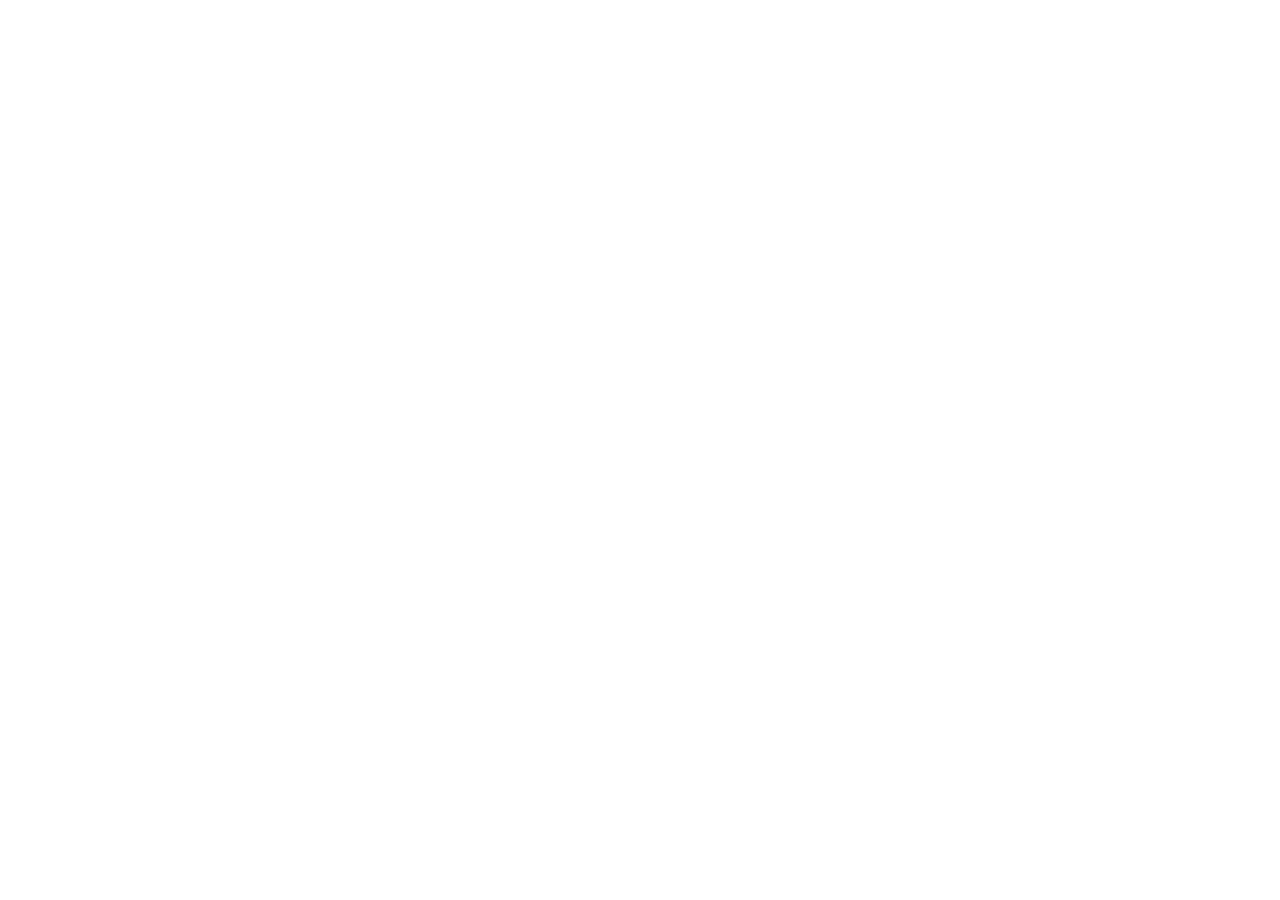
==== index.html @ 801c4dd1 "first commit de projet" ====
<!DOCTYPE html>
<html lang="en">
    <head>
        <meta charset="UTF-8">
        <meta name="viewport" content="width=device-width, initial-scale=1.0">
        <link rel="stylesheet" href="css/style.css">
        <title>PlombExpress:</title>
    </head>
    <body>
        <header>

        </header>
        <main>

        </main>
        <footer>

        </footer>  
    </body>
</html>
---- css/style.css ----
*{
    margin: 0px;
}
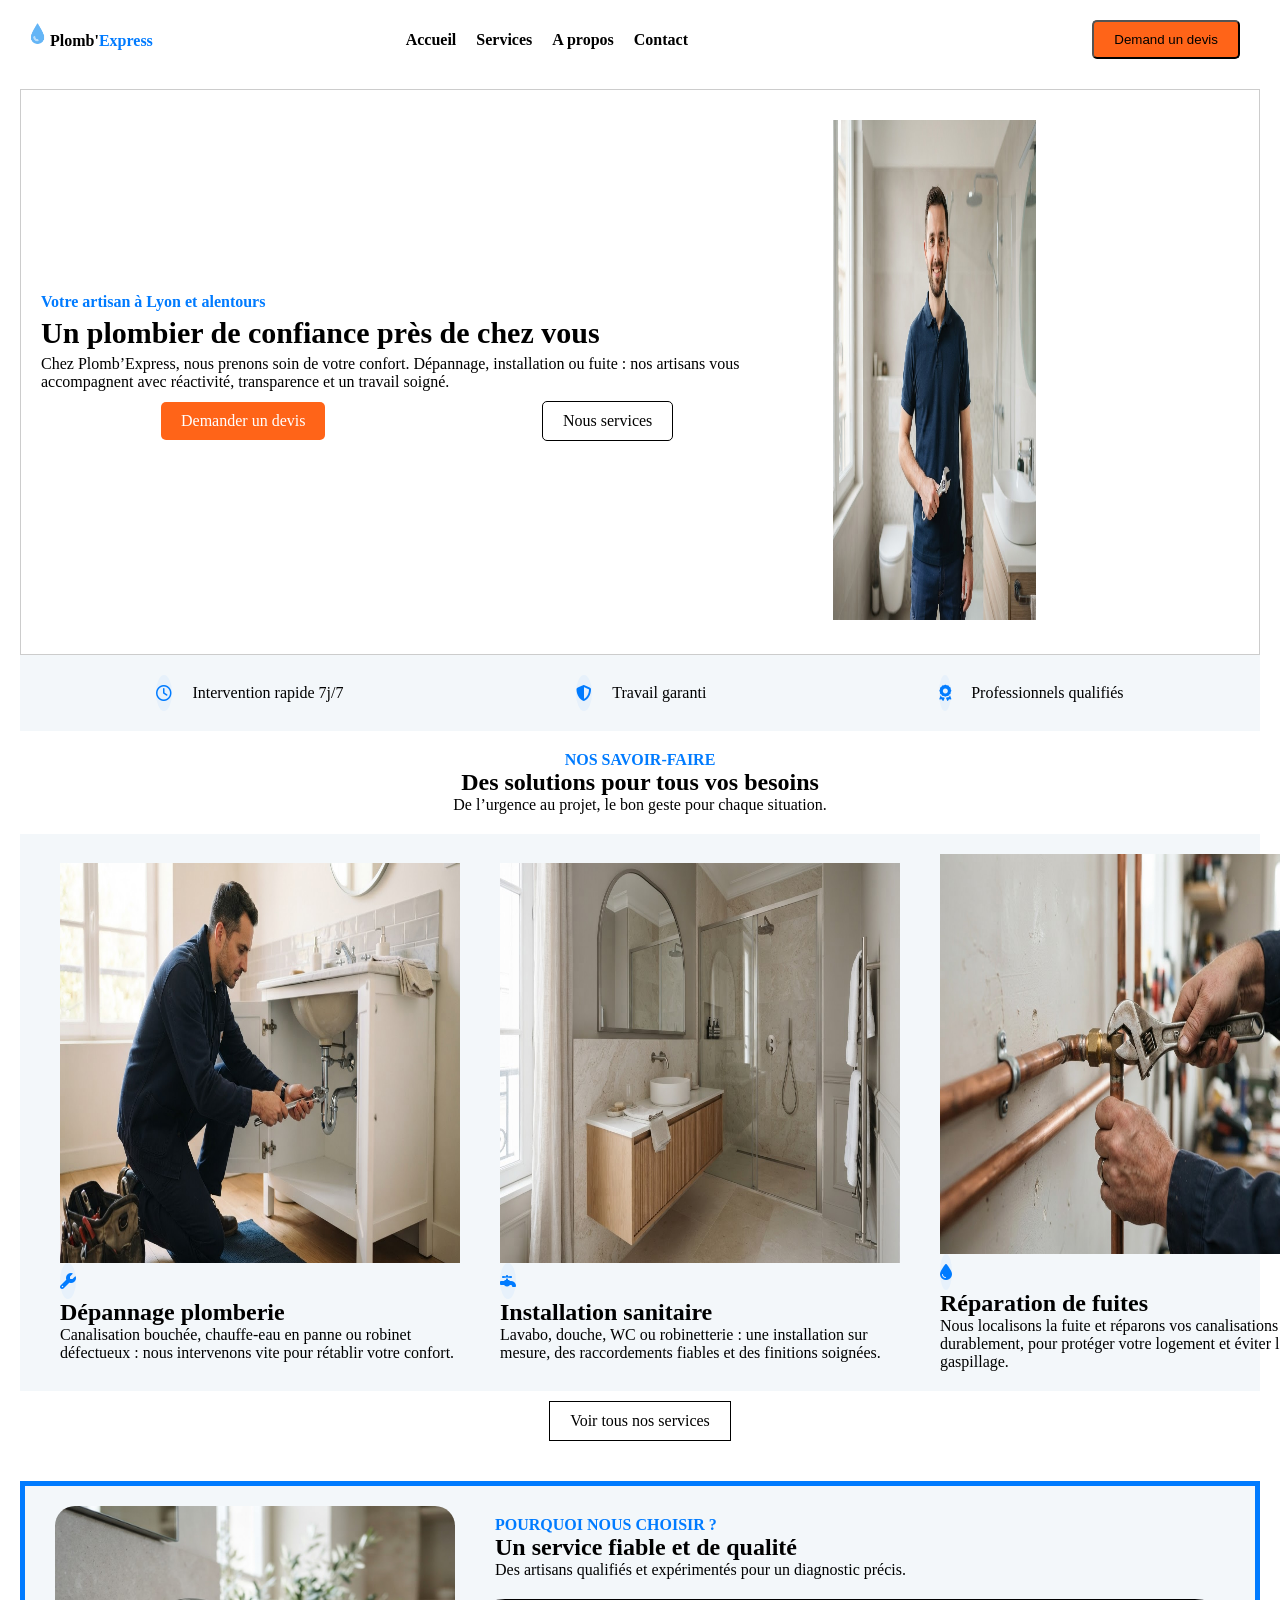
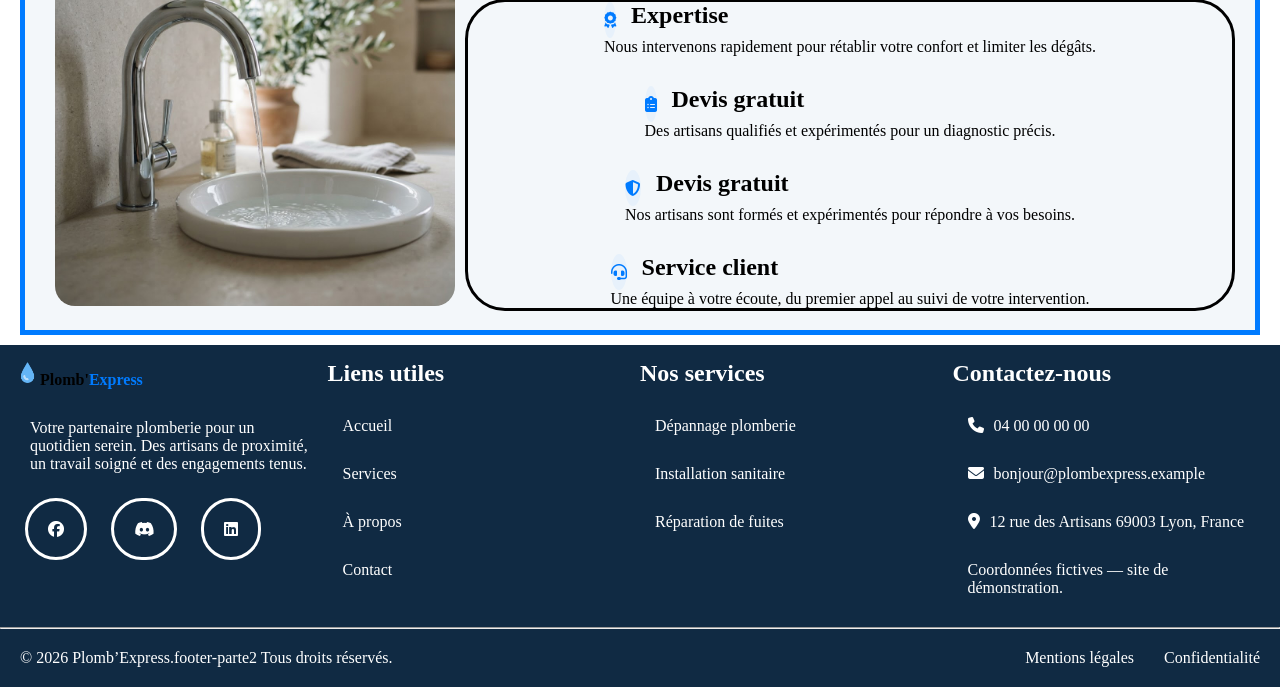
==== commit d5c680e4: "le projet de plombe" ====
--- a/index.html
+++ b/index.html
@@ -4,17 +4,236 @@
         <meta charset="UTF-8">
         <meta name="viewport" content="width=device-width, initial-scale=1.0">
         <link rel="stylesheet" href="css/style.css">
+        <link rel="stylesheet" href="https://cdnjs.cloudflare.com/ajax/libs/font-awesome/6.7.2/css/all.min.css">
         <title>PlombExpress:</title>
     </head>
     <body>
-        <header>
-
+        <header class="header">
+
+            <div class="hero">
+                <div class="logo-container">
+                    <img src="assets/icon/logo.png" class="logo" alt="Logo PlombExpress"><span id="logo-text1">Plomb'</span><span id="logo-text2">Express</span></a>           
+                </div>
+                <div class="nav-container">
+                    <nav class="nav">
+                        <ul>
+                            <li><a href="index.html" class="hover">Accueil</a></li>
+                            <li><a href="service.html" class="hover">Services</a></li>
+                            <li><a href="propos.html" class="hover">A propos</a></li>
+                            <li><a href="contact.html" class="hover">Contact</a></li>
+                        </ul>
+                        <button class="menu-toggle" aria-label="Ouvrir le menu"s>
+                            <i class="fa-solid fa-bars"></i>
+                        </button>
+                    </nav>
+                </div>
+
+            </div>
+
+            <div class="Demande-devis">
+                <button> Demand un devis </button>
+            </div>
+
+
+
+
+           
         </header>
-        <main>
-
+        <main class="main">
+            <section class="section1">
+                <div class="section1-text">
+                    <p id="text-decor">Votre artisan à Lyon et alentours</p>
+                    <h1 id="text2">Un plombier de confiance près de chez vous</h1>
+                    <p>Chez Plomb’Express, nous prenons soin de votre confort. Dépannage, installation ou fuite : nos artisans vous accompagnent avec réactivité, transparence et un travail soigné.</p>
+                    <div class="button-container">
+                        <a href="#" class="button1">Demander un devis</a>
+                        <a href="#" class="button2">Nous services</a>
+                    </div>
+                </div>
+                    
+                
+                <div class="section1-image">
+                    <img src="assets/images/principal.jpg" alt="Plombier en action"  height="500"  class="image">
+
+                </div>
+
+            </section>
+            <section class="section2">
+
+                <div>
+                    <i class="fa-regular fa-clock"></i>
+                    <p>Intervention rapide 7j/7</p>
+                </div>
+
+                <div>
+                    <i class="fa-solid fa-shield-halved"></i>
+                    <p>Travail garanti</p>
+                </div>
+
+                <div>
+                    <i class="fa-solid fa-award"></i>
+                    <p>Professionnels qualifiés</p>
+                </div>
+
+            </section>
+            <section>
+                <div class="text-solution">
+                    <p id="text-decor">NOS SAVOIR-FAIRE</p>
+                    <h1>Des solutions pour tous vos besoins</h1>
+                    <p>De l’urgence au projet, le bon geste pour chaque situation.</p>
+                </div>
+                <div class="image-solution">
+                    <div class="image-depannage">
+                        <img src="assets/images/depannage.jpg" alt="Dépannage  plomberie">
+                        <i class="fa-solid fa-wrench"></i>
+                        <h2>Dépannage plomberie</h2>
+                        <p>Canalisation bouchée, chauffe-eau en panne ou robinet défectueux : nous intervenons vite pour rétablir votre confort.</p>
+
+                    </div>
+                    <div class="image-installation">
+                        <img src="assets/images/instalition.jpg" alt="Installation sanitaire">
+                        <i class="fa-solid fa-faucet"></i>
+                        <h2>Installation sanitaire</h2>
+                        <p>Lavabo, douche, WC ou robinetterie : une installation sur mesure, des raccordements fiables et des finitions soignées.</p>
+
+                    </div>
+                    <div class="image-reparation">
+                        <img src="assets/images/reparation.jpg" alt="Réparation de fuites">
+                        <i class="fa-solid fa-droplet"></i>
+                        <h2>Réparation de fuites</h2>
+                        <p>Nous localisons la fuite et réparons vos canalisations durablement, pour protéger votre logement et éviter le gaspillage.</p>
+
+                    </div>
+
+
+                </div>
+            
+                <div class="button-service">
+                    <a href="#" class="button3">Voir tous nos services</a>
+
+                </div>
+            </section>
+            <section class="section3">
+                <div class="image-section3">
+                    <img src="assets/images/qualite.jpg" alt="Plombier en action"    class="image1">
+
+
+                </div>
+                <div class="text-section3">
+                    <div class="title-sction3">
+                        <p id="text-decor">POURQUOI NOUS CHOISIR ?</p>
+                        <h1>Un service fiable et de qualité</h1>
+
+                        <p>Des artisans qualifiés et expérimentés pour un diagnostic précis.</p>                    </div>
+                    <div class="icon-section3">
+                        <div class="icons">
+                            <div>
+                                <i class="fa-solid fa-award"></i>
+                                <h2>Expertise</h2>
+
+                            </div>
+
+                            <p>Nous intervenons rapidement pour rétablir votre confort et limiter les dégâts.</p>
+
+                        </div>
+                        <div class="icons">
+
+                            <div>
+                                <i class="fa-solid fa-clipboard-list"></i>
+                                <h2>Devis gratuit</h2>
+
+                            </div>
+                            <p>Des artisans qualifiés et expérimentés pour un diagnostic précis.</p>
+
+                        </div>
+                        <div class="icons">
+
+                            <div>
+                                <i class="fa-solid fa-shield-halved"></i>
+                                <h2>Devis gratuit</h2>
+
+                            </div>
+                            <p>Nos artisans sont formés et expérimentés pour répondre à vos besoins.</p>
+
+                        </div>
+                        <div class="icons">
+                            <div>
+                                <i class="fa-solid fa-headset"></i>
+                                <h2>Service client</h2>
+                            </div>
+
+                            <p>Une équipe à votre écoute, du premier appel au suivi de votre intervention.</p>
+
+                        </div>
+                    </div>
+                </div>
+            </section>
+            
         </main>
-        <footer>
-
-        </footer>  
+        <footer class="footer">
+            <div class="footer-parte1">
+
+                <div id="footer-title">
+                    <div id="footer-icon">
+                        <img src="assets/icon/logo.png" class="logo" alt="Logo PlombExpress"><span id="logo-text1">Plomb'</span><span id="logo-text2">Express</span></a>
+                    </div>
+                    <div id="footer-text">
+                        <p>Votre partenaire plomberie pour un quotidien serein. Des artisans de proximité, un travail soigné et des engagements tenus.</p>
+                    </div>
+                    <div id="footer-social">
+                        <i class="fa-brands fa-facebook"></i>
+                        <i class="fa-brands fa-discord"></i>
+                        <i class="fa-brands fa-linkedin"></i>
+                    </div>
+
+                   
+                </div>
+                <div id="footer-liens">
+                    <h2>Liens utiles</h2>
+                    <p><a href="index.html">Accueil</a></p>
+                    <p><a href="#">Services</a></p>
+                    <p><a href="#">À propos</a></p>
+                    <p><a href="#">Contact</a></p>
+                </div>
+                <div id="footer-nos-services">
+                    <h2>Nos services</h2>
+                    <p>Dépannage plomberie</p>
+                    <p>Installation sanitaire</p>
+                    <p>Réparation de fuites</p>
+  
+                </div>
+                <div id="footer-contact">
+                    <h2>Contactez-nous</h2>
+                    <div id="footer-content-phone">
+                        <i class="fa-solid fa-phone"></i>
+                        <p>04 00 00 00 00</p>
+                    </div>
+                    <div id="footer-content-phone">
+                        <i class="fa-solid fa-envelope"></i>
+                        <p>bonjour@plombexpress.example</p>
+                    </div>
+                    <div id="footer-contact-adress">
+                        <i class="fa-solid fa-location-dot"></i>
+                        <p>12 rue des Artisans 
+                            69003 Lyon, France</p>
+                    </div>
+                    <div>
+                        <p>Coordonnées fictives — site de démonstration.</p>
+                    </div>
+                </div>
+
+            </div>
+            <hr>
+            <div class="footer-parte2">
+                <div id="footer-text-role">
+                    <p>© 2026 Plomb’Express.footer-parte2 Tous droits réservés.</p>
+                </div>
+                <div id="footer-text-legales">
+                    <p>Mentions légales</p>
+                    <p>Confidentialité</p>
+                </div>
+            </div>
+
+        </footer>   
     </body>
 </html>
--- a/css/style.css
+++ b/css/style.css
@@ -1,3 +1,521 @@
 *{
     margin: 0px;
-}+    padding: 0px;
+    
+}
+/*header*/
+.header{
+    background-color: white;
+    color: black;
+    display: flex;
+    justify-content: space-between;
+    justify-content: center;
+    align-items: center;
+    padding: 10px 20px;
+    background-color: white;
+}
+.hero{
+    width: 60%;
+    display: flex;
+    background-color: white;
+    justify-content: space-between;
+    padding: 10px 40px 10px 5px;
+}
+.menu-toggle{
+    display: none;
+}
+.nav ul{
+    display: flex;
+    justify-content: space-between;
+    align-items: center;
+    padding: 10px 20px;
+}
+.nav{
+
+    background-color: white;
+}
+.nav ul li{
+    grid:20px ;
+    list-style: none;
+    margin: 0px 10px;
+}
+.logo{
+    height: 25px;
+    width: 25px;
+
+}
+#logo-text1{
+    font-weight: bold;
+    color: black;
+    
+}
+#logo-text2{
+    font-weight: bold;
+    color: #007BFF;
+}
+.nav ul li a{
+    text-decoration: none;
+    color: black;
+    font-weight: bold;
+}
+.hover:hover{
+    color: #007BFF;
+    border-bottom: 2px solid #007BFF;
+}
+.nav li::last-child{
+    margin-right: 0px;
+    background-color: #ff0055;
+    border:slid 2px #ff0055;
+}
+.Demande-devis{
+    width: 40%;
+    display: flex;
+    text-decoration: none;
+    background-color:white;
+    padding: 10px 20px;
+    border-radius: 5px;
+  
+    justify-content: end;
+    align-items: end;
+}
+.Demande-devis button{
+    text-decoration: none;
+    background-color: #FF6418;
+    padding: 10px 20px;
+    border-radius: 5px;
+    color: black;
+
+}
+/*main*/
+main {
+    background-color:backgr#F3F7FA;
+    padding: 10px 20px;
+
+}
+.section1{
+    border: 1px solid #ccc;
+    display: flex;
+    justify-content: space-between;
+    align-items: center;
+    padding: 10px 20px;
+
+}
+
+.image{
+    width: 50%;
+    padding: 10px 20px;
+}
+.section1-image{
+    width: 50%;
+    padding: 10px 20px;
+}
+.button-container{
+    display: flex;
+    justify-content: space-between;
+    align-items: center;
+    padding: 10px 120px;
+}
+.button-container a{
+    text-decoration: none;
+    padding: 10px 20px;
+    border-radius: 5px;
+
+}
+.button1{
+    background-color: #FF6418;
+    color: white;
+    padding: 10px 20px;
+    border-radius: 5px;
+    cursor: pointer;
+}
+.button2{
+    background-color: white;
+    color: black;
+    padding: 10px 20px;
+    border: 1px solid black;
+    border-radius: 5px;
+    
+}
+#text1{
+    font-size: 15px;
+    font-weight: small;
+    color:blue;
+    padding: 5px 0px;
+}
+#text2{
+    font-size: 30px;
+    font-weight: bold;
+    color:black;
+    padding: 5px 0px;
+}
+.image-principal{
+    height: 400px;
+    width: 400px;
+}
+/*section2*/
+.section2{
+    display:flex;
+    flex-wrap: wrap;
+    justify-content: space-around;
+  
+    background-color: #F3F7FA;
+    padding: 10px 20px;
+}
+.section2 div{
+
+
+    display: flex;
+    flex-wrap: wrap;
+    justify-content: space-between;
+    align-items: center;
+
+
+    padding: 10px 20px;
+    gap:20px;
+}
+.title-section3{
+    background-color: chartreuse;
+
+}
+
+
+.image-solution{
+    display:flex;
+    justify-content: space-around;
+    align-items: center;
+    background-color: #F3F7FA;
+    padding: 10px 20px;
+}
+.image-solution div img{
+    height: 400px;
+    width: 400px;
+
+
+}
+.image-solution div{
+    display:flex;
+    justify-content: flex-end;
+    align-items: flex-start;
+    flex-direction: column;
+
+    padding: 10px 20px;
+}
+.image-solution div i,.icon-section3 div div i,.section2 div i{
+    color:#007BFF;
+    background-color:#E7F1FB;
+    border-radius: 50%;
+    padding:10px 0px;
+
+}
+.text-solution{
+    text-align:center;
+    padding: 20px 20px;
+}
+#text-solution{
+    color:#007BFF;
+    
+
+}
+
+.button-service{
+    display:flex;
+    align-items:center;
+    background-color:#FFFFFF;
+    color:white;
+    padding: 10px 20px;
+    justify-content:center;
+
+}
+.button-service a{
+    text-decoration:none;
+    background-color: #FFFFFF;
+    color:black;
+    padding: 10px 20px;
+    border: solid 1px black;
+
+}
+/* section3 */
+.text-section3{
+    margin-top: 30px 10px;
+    flex-wrap: wrap;
+}
+.section3{
+    margin-top: 30px;
+    background-color: #F3F7FA;
+    border:#007BFF solid 5px;
+    
+    padding: 10px 20px;
+    display:flex;
+
+}
+.image1{
+  
+    width: 400px;
+    height: 400px;
+   
+    border-radius: 30px ;
+
+
+    padding: 10px;
+   
+
+}
+.icon-section3{
+   
+
+    display:flex;
+ 
+    
+    justify-content:space-evenly;
+    text-align: center;
+    flex-wrap:wrap;
+    /* padding: 10px 0px; */
+    border:solid black 3px;
+    border-radius: 40px;
+    gap: 30px;
+   
+}
+
+
+
+
+.icons div{
+    display: flex;
+    gap :15px; 
+    flex-wrap: wrap;
+
+
+}
+#text-decor{
+    color:#007BFF;
+    font-weight: bold;
+
+}
+
+.title-sction3{
+    margin: 20px 30px;
+}
+/*footer*/
+/*PARTE1*/
+.footer{
+    background-color: #102A43;
+    color: white;
+}
+.footer-parte1{
+    padding: 15px;
+    display: flex;
+    justify-content: space-between;
+
+}
+#footer-social i{
+  
+    border:solid 3px white;
+    border-radius: 45px;
+    padding: 20px;
+    margin: 10px;
+}
+
+#footer-title, #footer-liens, #footer-nos-services,#footer-contact{
+    background-color:  #102A43;
+    flex-wrap: wrap;
+    width: 25%;
+
+}
+#footer-icon, #footer-liens h2, #footer-nos-services h2, #footer-contact h2{
+    padding-bottom: 15px;
+}
+#footer-liens p a{
+    text-decoration: none;
+    color: white;
+    gap:8px;
+}
+#footer-text, #footer-liens p, #footer-nos-services p, #footer-contact div{
+    padding: 15px;
+
+    
+}
+#footer-content-phone, #footer-content-phone, #footer-contact-adress{
+    display: flex;
+    gap: 10px;
+}
+/*PARTE2*/
+.footer-parte2{
+    padding:20px;
+    display:flex;
+    justify-content: space-between;
+    flex-wrap:wrap;
+ 
+
+}
+#footer-text-legales{
+    display: flex;
+    gap: 30px;
+}
+#
+/* responsive */
+@media (max-width: 600px) {
+    *{
+        margin: 0px;
+        padding: 0px;
+    }
+    .header{
+        flex-direction: column;
+    }
+    .hero{
+        width: 100%;
+        background-color: white;
+        display: flex;
+        flex-direction: row;
+        justify-content: space-between;
+        padding: 10px;
+    }
+    .Demande-devis{
+        width: auto;
+        height: 56px;
+        align-items: center;
+        justify-content: center;
+        /* display: flex;
+        background-color: red;
+        align-items: center; */
+
+    }
+    .Demande-devis button{
+        padding: 10px 150px;
+        justify-content: center;
+        width: 100%;
+        height: 40px;
+        background-color: #FF6418;
+        border-radius: 10px;
+
+        color: white;
+    }
+
+
+
+
+
+
+
+    .nav ul{
+        display: none;
+
+    }
+    .menu-toggle{
+        display: block;
+    }
+    .Demande-devis{
+        flex-direction: column;
+
+    } 
+    /* section1 */
+    .button-container{
+        flex-direction: column;
+        gap: 20px;
+    }
+    .section1-image{
+        padding: 0%;
+        width: 100%;
+        display: flex;
+        justify-content: center;
+    }
+
+    .button-container{
+        width: 100%;
+       
+        padding: 0px;
+    }
+    .button-container a{
+        width: 100%;
+        margin-top: 10px;
+        padding: 10px;
+        display: flex;
+        justify-content: center;
+   
+    }
+
+    .image{
+        width: 300px;
+        height: 300px;
+        border-radius: 5px;
+        padding: 5%;
+    
+    } 
+    .section1{
+        flex-direction: column;
+        align-items: center;
+    }
+    /* section2 */
+    .section2{
+        display: flex;
+        flex-direction: column;
+        justify-content: center;
+        align-items: center;
+    }
+    /* .section2 div{
+        display: flex;
+        flex-direction: column;
+
+
+    } */
+
+
+
+
+
+
+
+
+
+    /* section3 */
+
+    .section3{
+        flex-wrap: wrap;
+    }
+    .image-solution {
+        width: 100%;
+        display: flex;
+        justify-content: center;
+        align-items: center;
+    
+        flex-direction: column;
+    }
+    .image1{
+        width: 300px;
+        height: 300px;
+    
+        flex-direction: column;
+    }
+
+    .icon-section3 div{
+        /* background-color: yellow; */
+        padding: 10px;
+        flex-wrap: wrap;
+
+    }
+    /* footer */
+    .footer-parte1{
+    
+        flex-direction: column;
+    }
+    .footer{
+        display: block;
+    }
+
+
+    #footer-title, #footer-liens, #footer-nos-services, #footer-contact{
+        width: 100%;
+        flex-direction: column;
+
+
+    }
+    .footer-parte2 div{
+    
+        padding: 10px;
+
+
+    }
+}
+/* page service */
+
+
+
